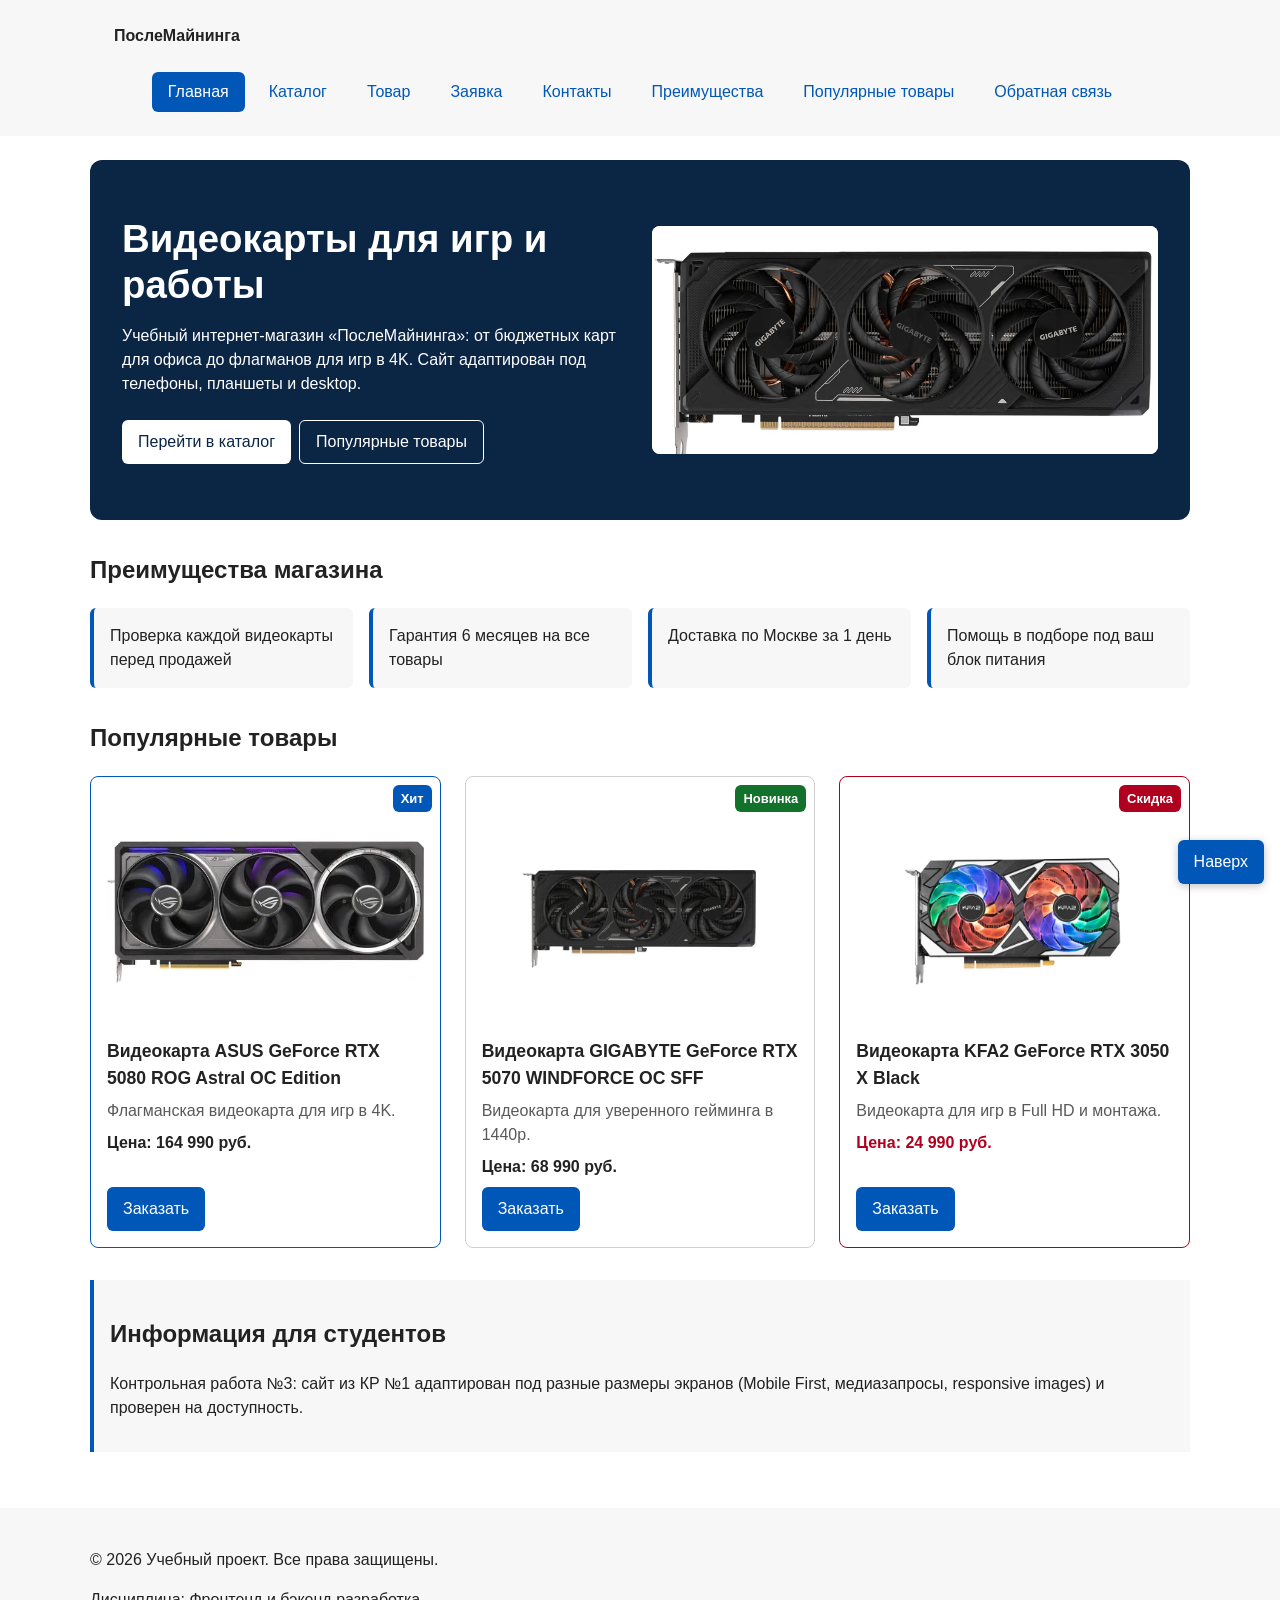
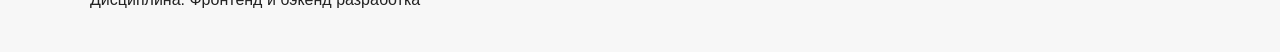
==== index.html @ 54d7d17b "chore: перенос проекта КР №3 как основы для КР №4" ====
<!DOCTYPE html>
<html lang="ru">
    <head>
        <meta charset="UTF-8">
        <meta name="viewport" content="width=device-width, initial-scale=1.0">
        <meta name="description" content="Главная страница учебного интернет-магазина видеокарт.">
        <title>Главная — Учебный интернет-магазин</title>
        <link rel="icon" href="images/favicon.svg" type="image/svg+xml">
        <link rel="stylesheet" href="css/style.css">
        <link rel="stylesheet" href="css/responsive.css">
        <script>document.documentElement.classList.add('js');</script>
        <script src="js/menu.js" defer></script>
        <script src="js/main.js" defer></script>
    </head>
    <body id="top">
        <a class="skip-link" href="#main">Перейти к основному содержимому</a>

        <header class="site-header">
            <div class="site-header__inner">
                <a class="site-header__logo" href="index.html">ПослеМайнинга</a>

                <button class="site-nav__toggle" type="button" aria-expanded="false" aria-controls="site-nav">
                    <span class="site-nav__toggle-icon" aria-hidden="true"></span>
                    <span class="site-nav__toggle-text">Меню</span>
                </button>

                <nav class="site-nav" id="site-nav" aria-label="Основная навигация">
                    <ul class="site-nav__list">
                        <li class="site-nav__item">
                            <a class="site-nav__link site-nav__link--active" href="index.html" aria-current="page">Главная</a>
                        </li>
                        <li class="site-nav__item">
                            <a class="site-nav__link" href="catalog.html">Каталог</a>
                        </li>
                        <li class="site-nav__item">
                            <a class="site-nav__link" href="product.html">Товар</a>
                        </li>
                        <li class="site-nav__item">
                            <a class="site-nav__link" href="order.html">Заявка</a>
                        </li>
                        <li class="site-nav__item">
                            <a class="site-nav__link" href="contacts.html">Контакты</a>
                        </li>
                        <li class="site-nav__item">
                            <a class="site-nav__link" href="index.html#advantages">Преимущества</a>
                        </li>
                        <li class="site-nav__item">
                            <a class="site-nav__link" href="index.html#popular">Популярные товары</a>
                        </li>
                        <li class="site-nav__item">
                            <a class="site-nav__link" href="contacts.html#feedback">Обратная связь</a>
                        </li>
                    </ul>
                </nav>
            </div>
        </header>

        <main id="main" tabindex="-1">

            <section class="hero" aria-labelledby="hero-title">
                <div class="hero__content">
                    <h1 class="hero__title" id="hero-title">Видеокарты для игр и работы</h1>
                    <p class="hero__text">
                        Учебный интернет-магазин «ПослеМайнинга»: от бюджетных карт для офиса
                        до флагманов для игр в 4K. Сайт адаптирован под телефоны, планшеты и desktop.
                    </p>
                    <div class="hero__actions">
                        <a class="button button--primary" href="catalog.html">Перейти в каталог</a>
                        <a class="button button--secondary" href="#popular">Популярные товары</a>
                    </div>
                </div>

                <picture class="hero__media">
                    <source
                        media="(min-width: 768px)"
                        type="image/avif"
                        srcset="images/hero-wide-960.avif 960w, images/hero-wide-1600.avif 1600w"
                        sizes="(min-width: 1024px) 520px, calc(100vw - 112px)"
                    >
                    <source
                        media="(min-width: 768px)"
                        type="image/webp"
                        srcset="images/hero-wide-960.webp 960w, images/hero-wide-1600.webp 1600w"
                        sizes="(min-width: 1024px) 520px, calc(100vw - 112px)"
                    >
                    <source
                        type="image/avif"
                        srcset="images/hero-mobile-480.avif 480w, images/hero-mobile-800.avif 800w"
                        sizes="calc(100vw - 64px)"
                    >
                    <img
                        class="hero__image"
                        src="images/hero-mobile-800.webp"
                        srcset="images/hero-mobile-480.webp 480w, images/hero-mobile-800.webp 800w"
                        sizes="calc(100vw - 64px)"
                        alt="Видеокарта с системой охлаждения из нескольких вентиляторов"
                        width="800"
                        height="800"
                        fetchpriority="high"
                    >
                </picture>
            </section>

            <section class="section" id="advantages">
                <h2>Преимущества магазина</h2>
                <ul class="advantages-list">
                    <li class="advantages-list__item">Проверка каждой видеокарты перед продажей</li>
                    <li class="advantages-list__item">Гарантия 6 месяцев на все товары</li>
                    <li class="advantages-list__item">Доставка по Москве за 1 день</li>
                    <li class="advantages-list__item">Помощь в подборе под ваш блок питания</li>
                </ul>
            </section>

            <section class="section" id="popular">
                <h2>Популярные товары</h2>

                <div class="products-grid">
                        <article class="product-card product-card--featured">
                            <img
                                class="product-card__image"
                                src="images/products/asus-rtx-5080-500.webp"
                                srcset="images/products/asus-rtx-5080-320.webp 320w,
                                    images/products/asus-rtx-5080-500.webp 500w"
                                sizes="(min-width: 1024px) 340px, (min-width: 600px) calc(50vw - 70px), calc(100vw - 66px)"
                                alt="Видеокарта ASUS GeForce RTX 5080 ROG Astral OC Edition"
                                width="640"
                                height="480"
                                loading="lazy"
                            >
                            <span class="product-card__badge">Хит</span>
                            <h3 class="product-card__title">Видеокарта ASUS GeForce RTX 5080 ROG Astral OC Edition</h3>
                            <p class="product-card__description">Флагманская видеокарта для игр в 4K.</p>
                            <p class="product-card__price">Цена: 164 990 руб.</p>
                            <button class="button button--primary product-card__button" type="button" data-product="Видеокарта ASUS GeForce RTX 5080 ROG Astral OC Edition">
                                Заказать<span class="visually-hidden"> Видеокарта ASUS GeForce RTX 5080 ROG Astral OC Edition</span>
                            </button>
                        </article>

                        <article class="product-card">
                            <img
                                class="product-card__image"
                                src="images/products/gigabyte-rtx-5070-1000.webp"
                                srcset="images/products/gigabyte-rtx-5070-320.webp 320w,
                                    images/products/gigabyte-rtx-5070-640.webp 640w,
                                    images/products/gigabyte-rtx-5070-1000.webp 1000w"
                                sizes="(min-width: 1024px) 340px, (min-width: 600px) calc(50vw - 70px), calc(100vw - 66px)"
                                alt="Видеокарта GIGABYTE GeForce RTX 5070 WINDFORCE OC SFF"
                                width="640"
                                height="480"
                                loading="lazy"
                            >
                            <span class="product-card__badge product-card__badge--new">Новинка</span>
                            <h3 class="product-card__title">Видеокарта GIGABYTE GeForce RTX 5070 WINDFORCE OC SFF</h3>
                            <p class="product-card__description">Видеокарта для уверенного гейминга в 1440p.</p>
                            <p class="product-card__price">Цена: 68 990 руб.</p>
                            <button class="button button--primary product-card__button" type="button" data-product="Видеокарта GIGABYTE GeForce RTX 5070 WINDFORCE OC SFF">
                                Заказать<span class="visually-hidden"> Видеокарта GIGABYTE GeForce RTX 5070 WINDFORCE OC SFF</span>
                            </button>
                        </article>

                        <article class="product-card product-card--discount">
                            <img
                                class="product-card__image"
                                src="images/products/kfa2-rtx-3050-1000.webp"
                                srcset="images/products/kfa2-rtx-3050-320.webp 320w,
                                    images/products/kfa2-rtx-3050-640.webp 640w,
                                    images/products/kfa2-rtx-3050-1000.webp 1000w"
                                sizes="(min-width: 1024px) 340px, (min-width: 600px) calc(50vw - 70px), calc(100vw - 66px)"
                                alt="Видеокарта KFA2 GeForce RTX 3050 X Black"
                                width="640"
                                height="480"
                                loading="lazy"
                            >
                            <span class="product-card__badge product-card__badge--discount">Скидка</span>
                            <h3 class="product-card__title">Видеокарта KFA2 GeForce RTX 3050 X Black</h3>
                            <p class="product-card__description">Видеокарта для игр в Full HD и монтажа.</p>
                            <p class="product-card__price">Цена: 24 990 руб.</p>
                            <button class="button button--primary product-card__button" type="button" data-product="Видеокарта KFA2 GeForce RTX 3050 X Black">
                                Заказать<span class="visually-hidden"> Видеокарта KFA2 GeForce RTX 3050 X Black</span>
                            </button>
                        </article>
                </div>
            </section>

            <aside class="aside-info" aria-labelledby="aside-title">
                <h2 id="aside-title">Информация для студентов</h2>
                <p>
                    Контрольная работа №3: сайт из КР №1 адаптирован под разные размеры экранов
                    (Mobile First, медиазапросы, responsive images) и проверен на доступность.
                </p>
            </aside>

        </main>

        <footer class="site-footer" id="contacts">
            <div class="site-footer__inner">
                <p>&copy; 2026 Учебный проект. Все права защищены.</p>
                <p>Дисциплина: Фронтенд и бэкенд разработка</p>
            </div>
        </footer>

        <a class="scroll-up" href="#top">Наверх</a>

        <dialog class="order-dialog" id="order-dialog" aria-labelledby="order-dialog-title" aria-describedby="order-dialog-product">
            <h2 class="order-dialog__title" id="order-dialog-title">Оформление заявки</h2>
            <p id="order-dialog-product"></p>

            <form class="order-form" id="order-form" action="#" method="post" novalidate>
                <input id="selected-product" name="selected-product" type="hidden">

                <div class="order-form__field">
                    <label class="order-form__label" for="order-name">Имя</label>
                    <input class="order-form__input" id="order-name" name="name" type="text"
                           placeholder="Введите ваше имя" minlength="2" autocomplete="given-name" required>
                </div>

                <div class="order-form__field">
                    <label class="order-form__label" for="order-email">E-mail</label>
                    <input class="order-form__input" id="order-email" name="email" type="email"
                           placeholder="example@mail.ru" autocomplete="email" required>
                </div>

                <div class="order-form__field">
                    <label class="order-form__label" for="order-phone">Телефон</label>
                    <input class="order-form__input" id="order-phone" name="phone" type="tel"
                           inputmode="tel" autocomplete="tel" placeholder="+7 (900) 000-00-00"
                           pattern="^\+7 \(\d{3}\) \d{3}-\d{2}-\d{2}$"
                           aria-describedby="order-phone-hint" required>
                    <small class="order-form__hint" id="order-phone-hint">Формат: +7 (900) 000-00-00</small>
                </div>

                <div class="order-form__field">
                    <label class="order-form__label" for="order-date">Дата связи</label>
                    <input class="order-form__input" id="order-date" name="date" type="date">
                </div>

                <div class="order-form__field">
                    <label class="order-form__label" for="order-topic">Тема заявки</label>
                    <select class="order-form__select" id="order-topic" name="topic" required>
                        <option value="">Выберите тему</option>
                        <option value="product">Заказ товара</option>
                        <option value="consultation">Консультация</option>
                        <option value="delivery">Доставка</option>
                    </select>
                </div>

                <div class="order-form__field">
                    <label class="order-form__label" for="order-comment">Комментарий</label>
                    <textarea class="order-form__textarea" id="order-comment" name="comment" rows="3"
                              placeholder="Укажите дополнительную информацию"></textarea>
                </div>

                <div class="order-form__field">
                    <label class="order-form__checkbox" for="order-agreement">
                        <input id="order-agreement" name="agreement" type="checkbox" required>
                        Я согласен на обработку данных
                    </label>
                </div>

                <div class="order-form__actions">
                    <button class="button button--secondary" type="button" id="close-order-dialog">Закрыть</button>
                    <button class="button button--primary" type="submit">Отправить заявку</button>
                </div>
            </form>
        </dialog>
    </body>
</html>
---- css/style.css ----
/* ===============================
   1. Переменные проекта
   =============================== */

:root {
  /* Основные цвета проекта */
  --color-bg: #ffffff;
  --color-text: #222222;
  --color-muted: #595959;
  --color-primary: #0057b8;
  --color-primary-dark: #003f86;
  --color-border: #d0d0d0;
  --color-surface: #f7f7f7;
  --color-surface-accent: #eef5ff;
  --color-danger: #b00020;
  --color-success: #12712a;
  --color-success-bg: #eefaf0;
  --color-white: #ffffff;
  --color-hero: #0b2545;
  --color-focus: #ffbf47;

  /* Отступы */
  --space-xs: 4px;
  --space-sm: 8px;
  --space-md: 16px;
  --space-lg: 24px;
  --space-xl: 32px;

  /* Скругления */
  --radius-sm: 6px;
  --radius-md: 8px;
  --radius-lg: 12px;

  /* Размеры */
  --container-width: 1100px;
  --tap-size: 44px;
}

/* ===============================
   2. Базовые стили
   =============================== */

* {
  box-sizing: border-box;
}

html {
  scroll-behavior: smooth;
}

body {
  margin: 0;
  font-family: Arial, sans-serif;
  line-height: 1.5;
  color: var(--color-text);
  background-color: var(--color-bg);
}

h1,
h2,
h3,
p,
li,
td,
th {
  overflow-wrap: break-word;
}

h1 {
  font-size: clamp(1.6rem, 1.2rem + 2vw, 2.4rem);
  line-height: 1.2;
}

/* ===============================
   3. Общие элементы интерфейса
   =============================== */

a {
  color: var(--color-primary);
}

a:hover {
  color: var(--color-primary-dark);
}

:focus-visible {
  outline: 3px solid var(--color-primary);
  outline-offset: 3px;
}

main {
  padding: var(--space-md);
}

.skip-link {
  position: absolute;
  top: var(--space-sm);
  left: var(--space-sm);
  z-index: 100;
  padding: var(--space-sm) var(--space-md);
  color: var(--color-white);
  background-color: var(--color-primary-dark);
  border-radius: var(--radius-sm);
  transform: translateY(-200%);
}

.skip-link:focus {
  color: var(--color-white);
  transform: translateY(0);
}

.visually-hidden {
  position: absolute;
  width: 1px;
  height: 1px;
  margin: -1px;
  padding: 0;
  overflow: hidden;
  clip: rect(0 0 0 0);
  white-space: nowrap;
  border: 0;
}

/* ===============================
   4. Компоненты страницы
   =============================== */

.site-header {
  background-color: var(--color-surface);
}

.site-header__inner {
  max-width: var(--container-width);
  margin: 0 auto;
  padding: var(--space-md);
}

.site-header__logo {
  font-weight: 700;
  color: var(--color-text);
  text-decoration: none;
}

/*
  Строим меню навигации с помощью Flexbox: выравниваем
  пункты по центру и задаём расстояние между ними через gap.
*/
.site-nav__list {
  display: flex;
  flex-direction: column;
  gap: var(--space-xs);
  padding: 0;
  margin: var(--space-md) 0 0;
  list-style: none;
}

/*
  Оформляем ссылки меню как кнопки.
*/
.site-nav__link {
  display: flex;
  align-items: center;
  min-height: var(--tap-size);
  padding: var(--space-sm) var(--space-md);
  color: var(--color-primary);
  text-decoration: none;
  border-radius: var(--radius-sm);
}

/*
  При наведении мыши подсвечиваем ссылку меню.
  Подробно состояния интерфейса будут рассмотрены в практической работе 1.7.
*/
.site-nav__link:hover {
  color: var(--color-white);
  background-color: var(--color-primary);
}

/*
  Модификатор активной ссылки — текущий раздел сайта.
*/
.site-nav__link--active {
  color: var(--color-white);
  background-color: var(--color-primary);
}

.site-footer {
  padding: var(--space-md);
  background-color: var(--color-surface);
}

.site-footer__inner {
  max-width: var(--container-width);
  margin: 0 auto;
}

.button {
  display: inline-flex;
  align-items: center;
  justify-content: center;
  min-height: var(--tap-size);
  padding: var(--space-sm) var(--space-md);
  border: none;
  border-radius: var(--radius-sm);
  font: inherit;
  text-align: center;
  text-decoration: none;
  cursor: pointer;
}

.button--primary {
  color: var(--color-white);
  background-color: var(--color-primary);
}

.button--primary:hover {
  color: var(--color-white);
  background-color: var(--color-primary-dark);
}

.button--secondary {
  color: var(--color-primary);
  background-color: transparent;
  border: 1px solid var(--color-primary);
}

.button--secondary:hover {
  color: var(--color-white);
  background-color: var(--color-primary);
}

.button:disabled,
.button--disabled {
  opacity: 0.6;
  cursor: not-allowed;
}

.hero {
  display: grid;
  gap: var(--space-lg);
  max-width: var(--container-width);
  margin: 0 auto var(--space-xl);
  padding: var(--space-lg) var(--space-md);
  color: var(--color-white);
  background-color: var(--color-hero);
  border-radius: var(--radius-lg);
}

.hero__title {
  margin: 0 0 var(--space-md);
}

.hero__text {
  margin: 0 0 var(--space-lg);
}

.hero__actions {
  display: flex;
  flex-direction: column;
  gap: var(--space-sm);
}

.hero .button--primary {
  color: var(--color-hero);
  background-color: var(--color-white);
}

.hero .button--primary:hover {
  background-color: var(--color-surface-accent);
}

.hero .button--secondary {
  color: var(--color-white);
  border-color: var(--color-white);
}

.hero :focus-visible {
  outline-color: var(--color-focus);
}

.hero__media {
  display: block;
  margin: 0;
}

.hero__image {
  display: block;
  width: 100%;
  height: auto;
  max-height: 340px;
  object-fit: contain;
  background-color: var(--color-white);
  border-radius: var(--radius-md);
}

.section {
  max-width: var(--container-width);
  margin: 0 auto var(--space-xl);
}

.breadcrumbs {
  max-width: var(--container-width);
  margin: 0 auto var(--space-md);
  font-size: 14px;
  color: var(--color-muted);
}

.breadcrumbs__link {
  color: var(--color-primary);
}

.breadcrumbs__link + .breadcrumbs__link::before,
.breadcrumbs__current::before {
  content: " / ";
  color: var(--color-muted);
}

:target {
  outline: 2px dashed var(--color-primary);
  outline-offset: 4px;
}

.section h2 {
  margin-top: 0;
}

.advantages-list {
  display: grid;
  gap: var(--space-md);
  padding: 0;
  margin: 0;
  list-style: none;
}

.advantages-list__item {
  padding: var(--space-md);
  border-left: 4px solid var(--color-primary);
  background-color: var(--color-surface);
  border-radius: var(--radius-sm);
}

.catalog-layout {
  display: grid;
  grid-template-columns: 1fr;
  grid-template-areas:
    "filters"
    "products";
  gap: var(--space-lg);
  max-width: var(--container-width);
  margin: 0 auto var(--space-xl);
}

.catalog-filters {
  grid-area: filters;
  align-self: start;
  border: 1px solid var(--color-border);
  border-radius: var(--radius-md);
  background-color: var(--color-surface);
}

.catalog-filters__summary {
  display: flex;
  align-items: center;
  justify-content: space-between;
  min-height: var(--tap-size);
  padding: var(--space-sm) var(--space-md);
  cursor: pointer;
  list-style: none;
}

.catalog-filters__summary::-webkit-details-marker {
  display: none;
}

.catalog-filters__summary::after {
  content: "+";
  font-size: 24px;
  line-height: 1;
}

.catalog-filters[open] .catalog-filters__summary::after {
  content: "−";
}

.catalog-filters__title {
  margin: 0;
  font-size: 1.25rem;
}

.catalog-filters__body {
  padding: 0 var(--space-md) var(--space-md);
}

.catalog-products {
  grid-area: products;
}

.catalog-products h2 {
  margin-top: 0;
}

.filters-form {
  display: grid;
  gap: var(--space-md);
}

.filters-form fieldset {
  margin: 0;
  padding: var(--space-sm) var(--space-sm) var(--space-md);
  border: 1px solid var(--color-border);
  border-radius: var(--radius-sm);
}

.filters-form legend {
  font-weight: 700;
}

.filters-form label {
  display: flex;
  align-items: center;
  gap: var(--space-sm);
  min-height: 36px;
}

.filters-form input[type="checkbox"] {
  width: 20px;
  height: 20px;
}

.filters-form input[type="number"] {
  width: 100%;
  min-height: var(--tap-size);
  padding: 6px 8px;
  border: 1px solid #8a8a8a;
  border-radius: var(--radius-sm);
  font: inherit;
  font-size: 16px;
}

.products-grid {
  display: grid;
  grid-template-columns: 1fr;
  gap: var(--space-lg);
}

/*
  Внутри карточки используем Flexbox: колонка растягивается
  на всю высоту, кнопка прижимается к нижнему краю.
*/
.product-card {
  position: relative;
  display: flex;
  flex-direction: column;
  gap: var(--space-sm);
  min-width: 0;
  padding: var(--space-md);
  border: 1px solid var(--color-border);
  border-radius: var(--radius-md);
  background-color: var(--color-bg);
}

.product-card:hover {
  border-color: var(--color-primary);
}

.product-card--featured {
  border-color: var(--color-primary);
}

.product-card--discount {
  border-color: var(--color-danger);
}

/*
  Бейдж карточки позиционируется абсолютно
  относительно блока product-card.
*/
.product-card__badge {
  position: absolute;
  top: var(--space-sm);
  right: var(--space-sm);
  padding: 4px 8px;
  color: var(--color-white);
  background-color: var(--color-primary);
  border-radius: var(--radius-sm);
  font-size: 13px;
  font-weight: 700;
}

.product-card__badge--new {
  background-color: var(--color-success);
}

.product-card__badge--discount {
  background-color: var(--color-danger);
}

.product-card__image {
  display: block;
  width: 100%;
  height: auto;
  aspect-ratio: 4 / 3;
  object-fit: contain;
  background-color: var(--color-white);
  border-radius: var(--radius-sm);
}

.product-card__title {
  margin: 0;
  font-size: 1.1rem;
  color: var(--color-text);
}

.product-card__description {
  margin: 0;
  color: var(--color-muted);
}

.product-card__price {
  margin: 0;
  font-weight: 700;
}

.product-card--discount .product-card__price {
  color: var(--color-danger);
}

.product-card__button {
  margin-top: auto;
  width: 100%;
}

/*
  Фиксированная кнопка «Наверх»;
  z-index поднимает её над остальным контентом страницы.
*/
.scroll-up {
  position: fixed;
  right: var(--space-md);
  bottom: var(--space-md);
  z-index: 50;
  display: inline-flex;
  align-items: center;
  min-height: var(--tap-size);
  padding: var(--space-sm) var(--space-md);
  color: var(--color-white);
  background-color: var(--color-primary);
  text-decoration: none;
  border-radius: var(--radius-sm);
  box-shadow: 0 2px 8px rgba(0, 0, 0, 0.25);
}

.scroll-up:hover {
  color: var(--color-white);
  background-color: var(--color-primary-dark);
}

.product-layout {
  display: grid;
  grid-template-columns: 1fr;
  gap: var(--space-lg);
}

.product-layout > * {
  min-width: 0;
}

.product-photo {
  display: block;
  margin: 0;
}

.product-photo__image {
  display: block;
  width: 100%;
  aspect-ratio: 4 / 3;
  height: auto;
  object-fit: contain;
  background-color: var(--color-white);
  border: 1px solid var(--color-border);
  border-radius: var(--radius-md);
}

.product-details__price {
  font-size: 20px;
  font-weight: 700;
}

.table-wrapper {
  max-width: 100%;
  margin-bottom: var(--space-lg);
  overflow-x: auto;
  -webkit-overflow-scrolling: touch;
}

/*
  Таблица характеристик товара.
*/
.product-table {
  width: 100%;
  border-collapse: collapse;
}

.product-table caption {
  padding-bottom: var(--space-xs);
  text-align: left;
  font-weight: 700;
}

.product-table th,
.product-table td {
  padding: var(--space-sm);
  border: 1px solid var(--color-border);
  text-align: left;
}

.product-table th {
  background-color: var(--color-surface);
}

.product-table--compare {
  min-width: 640px;
}

.aside-info {
  max-width: var(--container-width);
  margin: 0 auto var(--space-xl);
  padding: var(--space-md);
  border-left: 4px solid var(--color-primary);
  background-color: var(--color-surface);
}

.contacts-layout {
  display: grid;
  gap: var(--space-lg);
}

.contacts-layout > * {
  min-width: 0;
}

.contacts-list {
  display: grid;
  gap: var(--space-sm);
  padding: 0;
  margin: 0;
  list-style: none;
}

.contacts-list__item {
  padding: var(--space-md);
  background-color: var(--color-surface);
  border-radius: var(--radius-md);
}

.contacts-list__label {
  display: block;
  font-size: 14px;
  color: var(--color-muted);
}

/* ===============================
   5. Форма и модальное окно
   =============================== */

.order-dialog {
  width: min(100% - 16px, 560px);
  max-height: calc(100dvh - 16px);
  padding: var(--space-md);
  overflow-y: auto;
  border: none;
  border-radius: var(--radius-lg);
}

.order-dialog::backdrop {
  background-color: rgba(0, 0, 0, 0.5);
}

.order-dialog__title {
  margin-top: 0;
}

.order-form__grid {
  display: grid;
  grid-template-columns: 1fr;
  column-gap: var(--space-lg);
}

.order-form__field {
  min-width: 0;
  margin-bottom: var(--space-md);
}

.order-form__label {
  display: block;
  margin-bottom: var(--space-xs);
  font-weight: 700;
}

.order-form__input,
.order-form__select,
.order-form__textarea {
  width: 100%;
  max-width: 100%;
  min-height: var(--tap-size);
  padding: 10px 12px;
  border: 1px solid #8a8a8a;
  border-radius: var(--radius-sm);
  font: inherit;
  font-size: 16px;
}

.order-form__textarea {
  resize: vertical;
}

.order-form__checkbox {
  display: flex;
  align-items: flex-start;
  gap: var(--space-sm);
  font-weight: 400;
  cursor: pointer;
}

.order-form__checkbox input {
  flex-shrink: 0;
  width: 22px;
  height: 22px;
  margin: 1px 0 0;
}

.order-form__hint {
  display: block;
  margin-top: var(--space-xs);
  color: var(--color-muted);
}

.order-form__input:hover,
.order-form__select:hover,
.order-form__textarea:hover {
  border-color: var(--color-primary);
}

.order-form__actions {
  display: flex;
  flex-direction: column-reverse;
  gap: var(--space-md);
  margin-top: var(--space-lg);
}

[aria-invalid="true"] {
  border-color: var(--color-danger);
  border-width: 2px;
}

/* ===============================
   6. Страница успешной отправки
   =============================== */

.success {
  display: flex;
  flex-direction: column;
  align-items: center;
  gap: var(--space-md);
  max-width: 640px;
  margin: 0 auto;
  padding: var(--space-lg) var(--space-md);
  text-align: center;
  background-color: var(--color-success-bg);
  border: 1px solid var(--color-success);
  border-radius: var(--radius-lg);
}

.success__icon {
  display: flex;
  align-items: center;
  justify-content: center;
  width: 72px;
  height: 72px;
  border-radius: 50%;
  color: var(--color-white);
  background-color: var(--color-success);
}

.success__title {
  margin: 0;
  color: var(--color-success);
}

.success__text {
  margin: 0;
  color: var(--color-muted);
}

.success__actions {
  display: flex;
  flex-wrap: wrap;
  gap: var(--space-md);
  justify-content: center;
  margin-top: var(--space-sm);
}
---- css/responsive.css ----
img,
video {
  max-width: 100%;
  height: auto;
}

html,
body {
  overflow-x: clip;
}

.site-header__inner {
  display: flex;
  flex-wrap: wrap;
  align-items: center;
  justify-content: space-between;
  gap: var(--space-sm);
}

.site-nav {
  flex-basis: 100%;
}

.site-nav__toggle {
  display: none;
}

.js .site-nav__toggle {
  display: inline-flex;
  align-items: center;
  gap: var(--space-sm);
  min-height: var(--tap-size);
  padding: var(--space-sm) var(--space-md);
  color: var(--color-primary);
  background-color: var(--color-white);
  border: 1px solid var(--color-primary);
  border-radius: var(--radius-sm);
  font: inherit;
  cursor: pointer;
}

.site-nav__toggle-icon,
.site-nav__toggle-icon::before,
.site-nav__toggle-icon::after {
  display: block;
  width: 20px;
  height: 2px;
  background-color: currentColor;
  transition: transform 0.2s ease;
}

.site-nav__toggle-icon {
  position: relative;
}

.site-nav__toggle-icon::before,
.site-nav__toggle-icon::after {
  content: "";
  position: absolute;
  left: 0;
}

.site-nav__toggle-icon::before {
  top: -6px;
}

.site-nav__toggle-icon::after {
  top: 6px;
}

.site-nav__toggle[aria-expanded="true"] .site-nav__toggle-icon {
  background-color: transparent;
}

.site-nav__toggle[aria-expanded="true"] .site-nav__toggle-icon::before {
  transform: translateY(6px) rotate(45deg);
}

.site-nav__toggle[aria-expanded="true"] .site-nav__toggle-icon::after {
  transform: translateY(-6px) rotate(-45deg);
}

.js .site-nav__list {
  display: none;
}

.js .site-nav--open .site-nav__list {
  display: flex;
}

.product-table--compare {
  min-width: 0;
}

.product-table--compare thead {

  position: absolute;
  width: 1px;
  height: 1px;
  overflow: hidden;
  clip: rect(0 0 0 0);
}

.product-table--compare tbody,
.product-table--compare tr,
.product-table--compare th,
.product-table--compare td {
  display: block;
}

.product-table--compare tr {
  margin-bottom: var(--space-md);
  border: 1px solid var(--color-border);
  border-radius: var(--radius-md);
  overflow: hidden;
}

.product-table--compare tbody th {
  background-color: var(--color-surface-accent);
  border: none;
}

.product-table--compare td {
  display: flex;
  justify-content: space-between;
  gap: var(--space-md);
  border: none;
  border-top: 1px solid var(--color-border);
  text-align: right;
}

.product-table--compare td::before {
  content: attr(data-label);
  font-weight: 700;
  text-align: left;
}

.product-table--compare .product-table__row--current th {
  color: var(--color-white);
  background-color: var(--color-primary);
}

.product-table--compare .product-table__row--current th a {
  color: var(--color-white);
}

@media (min-width: 480px) {

  .hero__actions {
    flex-direction: row;
    flex-wrap: wrap;
  }

  .order-form__actions {
    flex-direction: row;
    flex-wrap: wrap;
  }

  .order-form__actions .button {
    flex: 1 1 auto;
  }
}

@media (min-width: 600px) {

  .products-grid {
    grid-template-columns: repeat(2, 1fr);
  }

  .product-card__button {
    width: auto;
    align-self: flex-start;
  }

  .advantages-list {
    grid-template-columns: repeat(2, 1fr);
  }

  .order-form__grid {
    grid-template-columns: repeat(2, 1fr);
  }

  .order-form__field--wide {
    grid-column: 1 / -1;
  }

  .filters-form {
    grid-template-columns: repeat(2, 1fr);
    align-items: start;
  }

  .filters-form .button {
    grid-column: 1 / -1;
    justify-self: start;
  }

  .product-table--compare {
    min-width: 640px;
  }

  .product-table--compare thead {
    position: static;
    width: auto;
    height: auto;
    overflow: visible;
    clip: auto;
  }

  .product-table--compare thead {
    display: table-header-group;
  }

  .product-table--compare tbody {
    display: table-row-group;
  }

  .product-table--compare tr {
    display: table-row;
    margin: 0;
    border: none;
  }

  .product-table--compare th,
  .product-table--compare td {
    display: table-cell;
    border: 1px solid var(--color-border);
    text-align: left;
  }

  .product-table--compare td::before {
    content: none;
  }

  .product-table--compare tbody th {
    background-color: var(--color-surface);
  }

  .product-table--compare .product-table__row--current th {
    background-color: var(--color-primary);
  }

  .success {
    padding: var(--space-xl);
  }
}

@media (min-width: 768px) {
  main {
    padding: var(--space-lg);
  }

  .site-header__inner,
  .site-footer {
    padding: var(--space-lg);
  }

  .js .site-nav__toggle {
    display: none;
  }

  .site-nav__list,
  .js .site-nav__list {
    display: flex;
    flex-direction: row;
    flex-wrap: wrap;
    justify-content: center;
    gap: var(--space-sm);
  }

  .site-nav__link {
    min-height: 40px;
    padding: var(--space-sm) var(--space-md);
  }

  .hero {
    padding: var(--space-xl);
  }

  .product-layout {
    grid-template-columns: 1fr 1fr;
    align-items: start;
  }

  .contacts-layout {
    grid-template-columns: 1fr 1.4fr;
    align-items: start;
  }

  .order-dialog {
    padding: var(--space-lg);
  }

  .advantages-list {
    grid-template-columns: repeat(4, 1fr);
  }
}

@media (min-width: 1024px) {

  .hero {
    grid-template-columns: 1fr 1fr;
    align-items: center;
    min-height: 360px;
  }

  .products-grid {
    grid-template-columns: repeat(3, 1fr);
  }

  .catalog-layout {
    grid-template-columns: 260px 1fr;
    grid-template-areas: "filters products";
  }

  .catalog-filters {
    position: sticky;
    top: var(--space-md);
  }

  .catalog-filters__summary {
    cursor: default;
  }

  .catalog-filters__summary::after {
    content: none;
  }

  .filters-form {
    grid-template-columns: 1fr;
  }

  .catalog-products .products-grid {
    grid-template-columns: repeat(2, 1fr);
  }
}

@media (min-width: 1280px) {
  .catalog-products .products-grid {
    grid-template-columns: repeat(3, 1fr);
  }
}

@media (min-width: 1440px) {

  :root {
    --container-width: 1280px;
  }

  .site-nav {
    flex-basis: auto;
  }

  .site-nav__list,
  .js .site-nav__list {
    margin-top: 0;
    justify-content: flex-end;
  }

  .products-grid {
    gap: var(--space-xl);
  }
}

@media (prefers-reduced-motion: reduce) {
  html {
    scroll-behavior: auto;
  }

  *,
  *::before,
  *::after {
    transition: none !important;
    animation: none !important;
  }
}
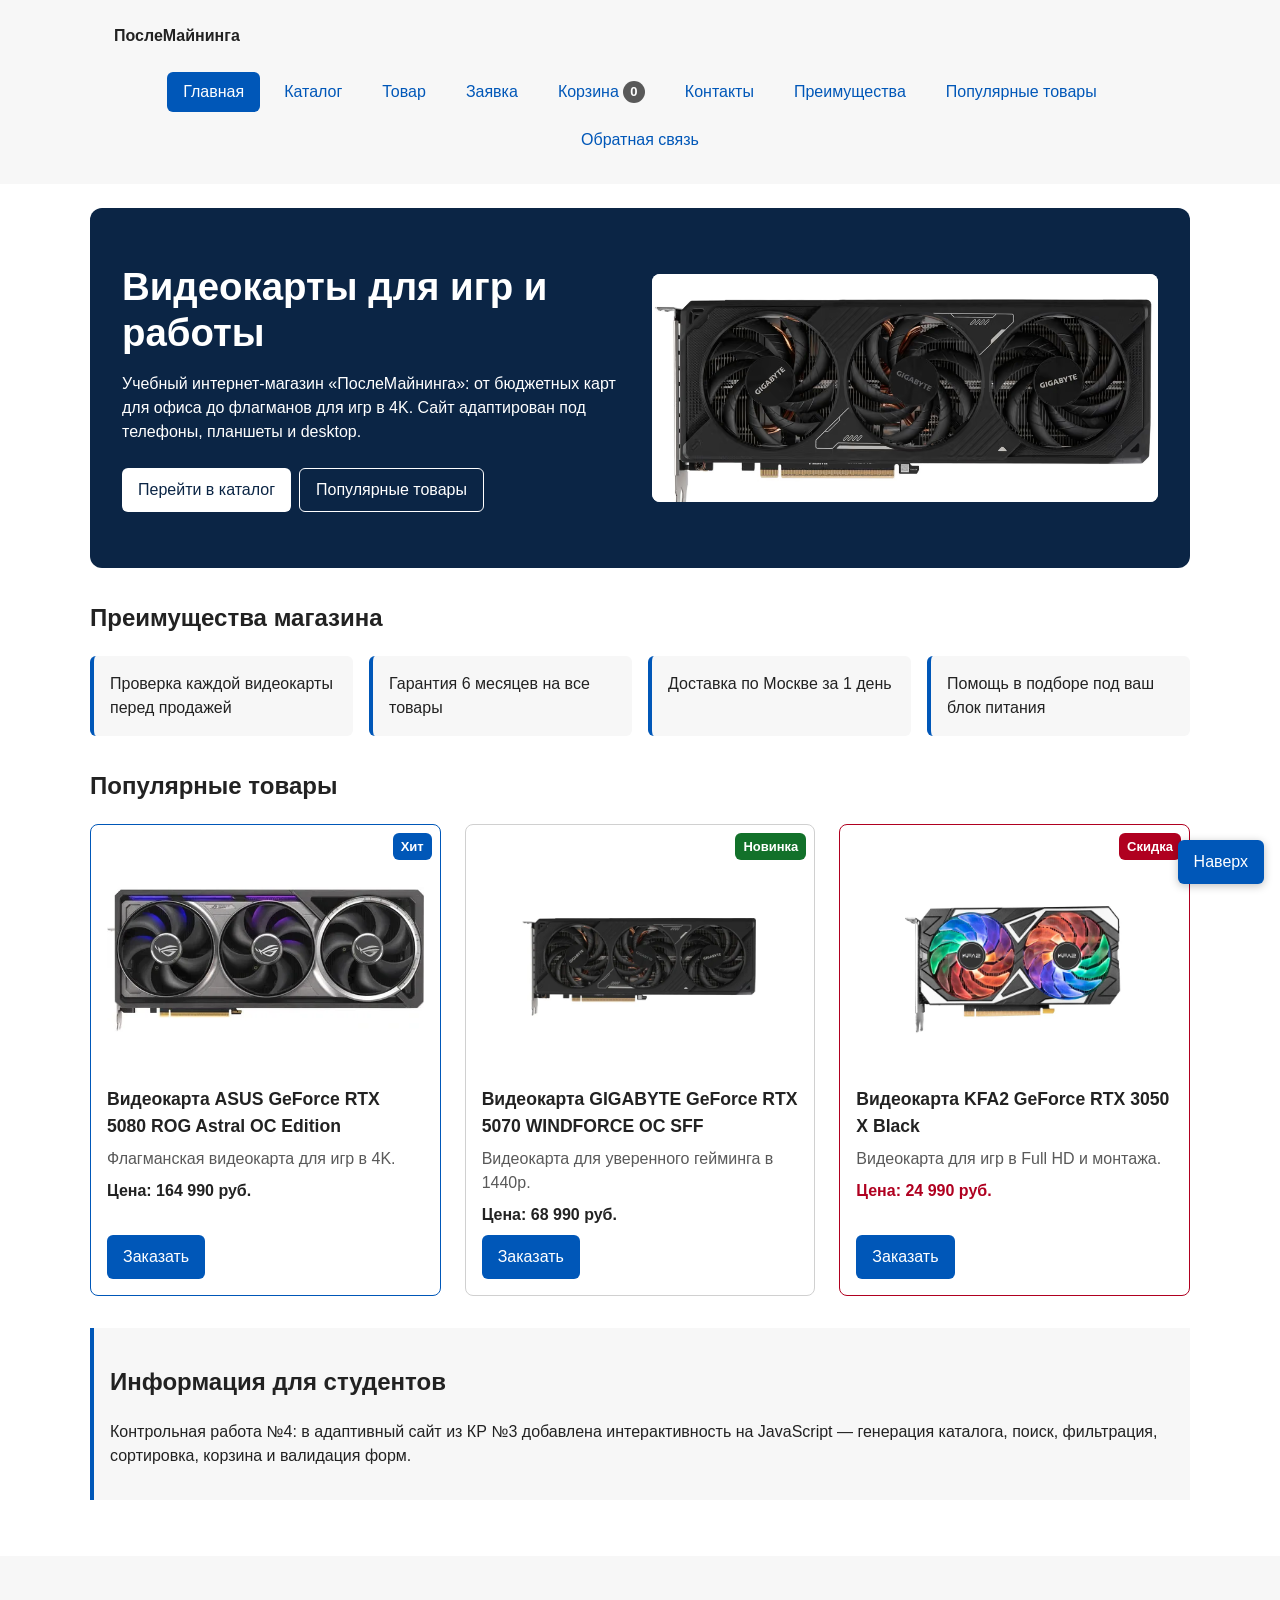
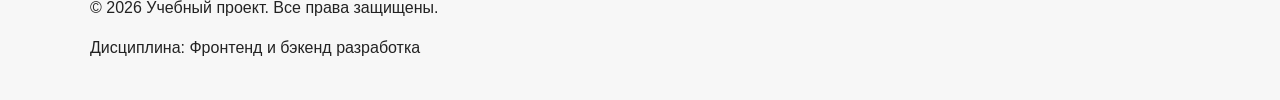
==== commit 9c51ce69: "feat: валидация формы заявки с выводом ошибок на страницу, modal.js" ====
--- a/index.html
+++ b/index.html
@@ -9,8 +9,11 @@
         <link rel="stylesheet" href="css/style.css">
         <link rel="stylesheet" href="css/responsive.css">
         <script>document.documentElement.classList.add('js');</script>
-        <script src="js/menu.js" defer></script>
+        <script src="js/data.js" defer></script>
         <script src="js/main.js" defer></script>
+        <script src="js/cart.js" defer></script>
+        <script src="js/modal.js" defer></script>
+        <script src="js/validation.js" defer></script>
     </head>
     <body id="top">
         <a class="skip-link" href="#main">Перейти к основному содержимому</a>
@@ -37,6 +40,9 @@
                         </li>
                         <li class="site-nav__item">
                             <a class="site-nav__link" href="order.html">Заявка</a>
+                        </li>
+                        <li class="site-nav__item">
+                            <a class="site-nav__link" href="cart.html">Корзина <span class="cart-counter cart-counter--empty">0</span></a>
                         </li>
                         <li class="site-nav__item">
                             <a class="site-nav__link" href="contacts.html">Контакты</a>
@@ -185,8 +191,8 @@
             <aside class="aside-info" aria-labelledby="aside-title">
                 <h2 id="aside-title">Информация для студентов</h2>
                 <p>
-                    Контрольная работа №3: сайт из КР №1 адаптирован под разные размеры экранов
-                    (Mobile First, медиазапросы, responsive images) и проверен на доступность.
+                    Контрольная работа №4: в адаптивный сайт из КР №3 добавлена интерактивность на JavaScript —
+                    генерация каталога, поиск, фильтрация, сортировка, корзина и валидация форм.
                 </p>
             </aside>
 
@@ -210,14 +216,16 @@
 
                 <div class="order-form__field">
                     <label class="order-form__label" for="order-name">Имя</label>
-                    <input class="order-form__input" id="order-name" name="name" type="text"
+                    <input class="order-form__input" id="order-name" aria-describedby="order-name-error" name="name" type="text"
                            placeholder="Введите ваше имя" minlength="2" autocomplete="given-name" required>
+                    <p class="order-form__error" id="order-name-error"></p>
                 </div>
 
                 <div class="order-form__field">
                     <label class="order-form__label" for="order-email">E-mail</label>
-                    <input class="order-form__input" id="order-email" name="email" type="email"
+                    <input class="order-form__input" id="order-email" aria-describedby="order-email-error" name="email" type="email"
                            placeholder="example@mail.ru" autocomplete="email" required>
+                    <p class="order-form__error" id="order-email-error"></p>
                 </div>
 
                 <div class="order-form__field">
@@ -225,8 +233,9 @@
                     <input class="order-form__input" id="order-phone" name="phone" type="tel"
                            inputmode="tel" autocomplete="tel" placeholder="+7 (900) 000-00-00"
                            pattern="^\+7 \(\d{3}\) \d{3}-\d{2}-\d{2}$"
-                           aria-describedby="order-phone-hint" required>
+                           aria-describedby="order-phone-hint order-phone-error" required>
                     <small class="order-form__hint" id="order-phone-hint">Формат: +7 (900) 000-00-00</small>
+                    <p class="order-form__error" id="order-phone-error"></p>
                 </div>
 
                 <div class="order-form__field">
@@ -236,12 +245,13 @@
 
                 <div class="order-form__field">
                     <label class="order-form__label" for="order-topic">Тема заявки</label>
-                    <select class="order-form__select" id="order-topic" name="topic" required>
+                    <select class="order-form__select" id="order-topic" aria-describedby="order-topic-error" name="topic" required>
                         <option value="">Выберите тему</option>
                         <option value="product">Заказ товара</option>
                         <option value="consultation">Консультация</option>
                         <option value="delivery">Доставка</option>
                     </select>
+                    <p class="order-form__error" id="order-topic-error"></p>
                 </div>
 
                 <div class="order-form__field">
@@ -252,10 +262,13 @@
 
                 <div class="order-form__field">
                     <label class="order-form__checkbox" for="order-agreement">
-                        <input id="order-agreement" name="agreement" type="checkbox" required>
+                        <input id="order-agreement" aria-describedby="order-agreement-error" name="agreement" type="checkbox" required>
                         Я согласен на обработку данных
                     </label>
-                </div>
+                    <p class="order-form__error" id="order-agreement-error"></p>
+                </div>
+
+                <p class="form-message" id="form-message" role="status" aria-live="polite"></p>
 
                 <div class="order-form__actions">
                     <button class="button button--secondary" type="button" id="close-order-dialog">Закрыть</button>
--- a/css/style.css
+++ b/css/style.css
@@ -109,6 +109,10 @@
   transform: translateY(0);
 }
 
+[hidden] {
+  display: none !important;
+}
+
 .visually-hidden {
   position: absolute;
   width: 1px;
@@ -404,30 +408,13 @@
   gap: var(--space-md);
 }
 
-.filters-form fieldset {
-  margin: 0;
-  padding: var(--space-sm) var(--space-sm) var(--space-md);
-  border: 1px solid var(--color-border);
-  border-radius: var(--radius-sm);
-}
-
-.filters-form legend {
-  font-weight: 700;
-}
-
-.filters-form label {
-  display: flex;
-  align-items: center;
-  gap: var(--space-sm);
-  min-height: 36px;
-}
-
-.filters-form input[type="checkbox"] {
-  width: 20px;
-  height: 20px;
-}
-
-.filters-form input[type="number"] {
+.filters-form__label {
+  display: block;
+  margin-bottom: var(--space-xs);
+  font-weight: 700;
+}
+
+.filters-form__control {
   width: 100%;
   min-height: var(--tap-size);
   padding: 6px 8px;
@@ -435,6 +422,38 @@
   border-radius: var(--radius-sm);
   font: inherit;
   font-size: 16px;
+  background-color: var(--color-white);
+}
+
+.filters-form__control:hover {
+  border-color: var(--color-primary);
+}
+
+.catalog-count {
+  margin: 0 0 var(--space-md);
+  color: var(--color-muted);
+}
+
+.catalog-empty {
+  display: flex;
+  flex-direction: column;
+  align-items: flex-start;
+  gap: var(--space-sm);
+  padding: var(--space-lg);
+  border: 1px dashed var(--color-border);
+  border-radius: var(--radius-md);
+  background-color: var(--color-surface);
+}
+
+.catalog-empty__title {
+  margin: 0;
+  font-size: 1.2rem;
+  font-weight: 700;
+}
+
+.catalog-empty__text {
+  margin: 0 0 var(--space-sm);
+  color: var(--color-muted);
 }
 
 .products-grid {
@@ -528,6 +547,55 @@
 .product-card__button {
   margin-top: auto;
   width: 100%;
+}
+
+.product-card--unavailable .product-card__image {
+  opacity: 0.6;
+}
+
+.product-card__stock {
+  margin: 0;
+  font-size: 14px;
+  color: var(--color-success);
+}
+
+.product-card__stock--out {
+  color: var(--color-danger);
+}
+
+.product-card__actions {
+  display: flex;
+  flex-wrap: wrap;
+  gap: var(--space-sm);
+  margin-top: auto;
+}
+
+.product-card__actions .button {
+  flex: 1 1 auto;
+}
+
+.add-to-cart--added,
+.add-to-cart--added:hover {
+  background-color: var(--color-success);
+}
+
+.cart-counter {
+  display: inline-flex;
+  align-items: center;
+  justify-content: center;
+  min-width: 22px;
+  height: 22px;
+  margin-left: var(--space-xs);
+  padding: 0 6px;
+  font-size: 13px;
+  font-weight: 700;
+  color: var(--color-white);
+  background-color: var(--color-danger);
+  border-radius: 11px;
+}
+
+.cart-counter--empty {
+  background-color: var(--color-muted);
 }
 
 /*
@@ -581,6 +649,12 @@
   border-radius: var(--radius-md);
 }
 
+.product-details__actions {
+  display: flex;
+  flex-wrap: wrap;
+  gap: var(--space-sm);
+}
+
 .product-details__price {
   font-size: 20px;
   font-weight: 700;
@@ -748,13 +822,197 @@
   margin-top: var(--space-lg);
 }
 
-[aria-invalid="true"] {
+[aria-invalid="true"],
+.order-form__input--invalid {
   border-color: var(--color-danger);
   border-width: 2px;
 }
 
+.order-form__error {
+  margin: var(--space-xs) 0 0;
+  font-size: 14px;
+  color: var(--color-danger);
+}
+
+.order-form__error:empty {
+  display: none;
+}
+
+.form-message {
+  margin: var(--space-md) 0 0;
+  padding: var(--space-sm) var(--space-md);
+  border-radius: var(--radius-sm);
+}
+
+.form-message:empty {
+  display: none;
+}
+
+.form-message--error {
+  color: var(--color-danger);
+  background-color: #fdecee;
+  border: 1px solid var(--color-danger);
+}
+
+.form-message--success {
+  color: var(--color-success);
+  background-color: var(--color-success-bg);
+  border: 1px solid var(--color-success);
+}
+
 /* ===============================
-   6. Страница успешной отправки
+   6. Корзина
+   =============================== */
+
+.cart-layout {
+  display: grid;
+  gap: var(--space-lg);
+}
+
+.cart-layout > * {
+  min-width: 0;
+}
+
+.cart-list {
+  display: grid;
+  gap: var(--space-md);
+  padding: 0;
+  margin: 0;
+  list-style: none;
+}
+
+.cart-item {
+  display: grid;
+  grid-template-columns: 96px 1fr;
+  gap: var(--space-sm) var(--space-md);
+  align-items: center;
+  padding: var(--space-md);
+  border: 1px solid var(--color-border);
+  border-radius: var(--radius-md);
+}
+
+.cart-item__image {
+  width: 96px;
+  height: auto;
+  aspect-ratio: 4 / 3;
+  object-fit: contain;
+}
+
+.cart-item__info {
+  min-width: 0;
+}
+
+.cart-item__title {
+  font-weight: 700;
+}
+
+.cart-item__price {
+  margin: var(--space-xs) 0 0;
+  color: var(--color-muted);
+}
+
+.cart-item__controls {
+  display: flex;
+  align-items: center;
+  gap: var(--space-sm);
+}
+
+.cart-item__quantity-button {
+  width: var(--tap-size);
+  padding: 0;
+  font-size: 20px;
+}
+
+.cart-item__quantity {
+  min-width: 24px;
+  text-align: center;
+  font-weight: 700;
+}
+
+.cart-item__sum {
+  margin: 0;
+  font-weight: 700;
+  text-align: right;
+}
+
+.cart-item__remove {
+  grid-column: 1 / -1;
+}
+
+.cart-empty {
+  display: flex;
+  flex-direction: column;
+  align-items: flex-start;
+  gap: var(--space-sm);
+  padding: var(--space-lg);
+  border: 1px dashed var(--color-border);
+  border-radius: var(--radius-md);
+  background-color: var(--color-surface);
+}
+
+.cart-empty p {
+  margin: 0;
+}
+
+.cart-empty__title {
+  font-size: 1.2rem;
+  font-weight: 700;
+}
+
+.cart-summary {
+  align-self: start;
+  padding: var(--space-md);
+  border: 1px solid var(--color-border);
+  border-radius: var(--radius-md);
+  background-color: var(--color-surface);
+}
+
+.cart-summary__title {
+  margin-top: 0;
+  font-size: 1.25rem;
+}
+
+.promo-form__row {
+  display: flex;
+  gap: var(--space-sm);
+}
+
+.promo-form__row .order-form__input {
+  flex: 1 1 auto;
+  min-width: 0;
+}
+
+.cart-summary__list {
+  margin: var(--space-lg) 0;
+}
+
+.cart-summary__row {
+  display: flex;
+  justify-content: space-between;
+  gap: var(--space-md);
+  padding: var(--space-xs) 0;
+}
+
+.cart-summary__row dd {
+  margin: 0;
+}
+
+.cart-summary__row--total {
+  margin-top: var(--space-sm);
+  padding-top: var(--space-sm);
+  font-size: 1.2rem;
+  font-weight: 700;
+  border-top: 1px solid var(--color-border);
+}
+
+.cart-summary__actions {
+  display: flex;
+  flex-direction: column;
+  gap: var(--space-sm);
+}
+
+/* ===============================
+   7. Страница успешной отправки
    =============================== */
 
 .success {
--- a/css/responsive.css
+++ b/css/responsive.css
@@ -189,9 +189,16 @@
     align-items: start;
   }
 
-  .filters-form .button {
-    grid-column: 1 / -1;
-    justify-self: start;
+  .cart-item {
+    grid-template-columns: 120px 1fr auto auto;
+  }
+
+  .cart-item__image {
+    width: 120px;
+  }
+
+  .cart-item__remove {
+    grid-column: auto;
   }
 
   .product-table--compare {
@@ -332,6 +339,23 @@
   .catalog-products .products-grid {
     grid-template-columns: repeat(2, 1fr);
   }
+
+  .cart-layout {
+    grid-template-columns: 1fr 320px;
+  }
+
+  .cart-item {
+    grid-template-columns: 96px 1fr auto;
+  }
+
+  .cart-item__image {
+    width: 96px;
+  }
+
+  .cart-item__sum {
+    grid-column: 2;
+    text-align: left;
+  }
 }
 
 @media (min-width: 1280px) {
